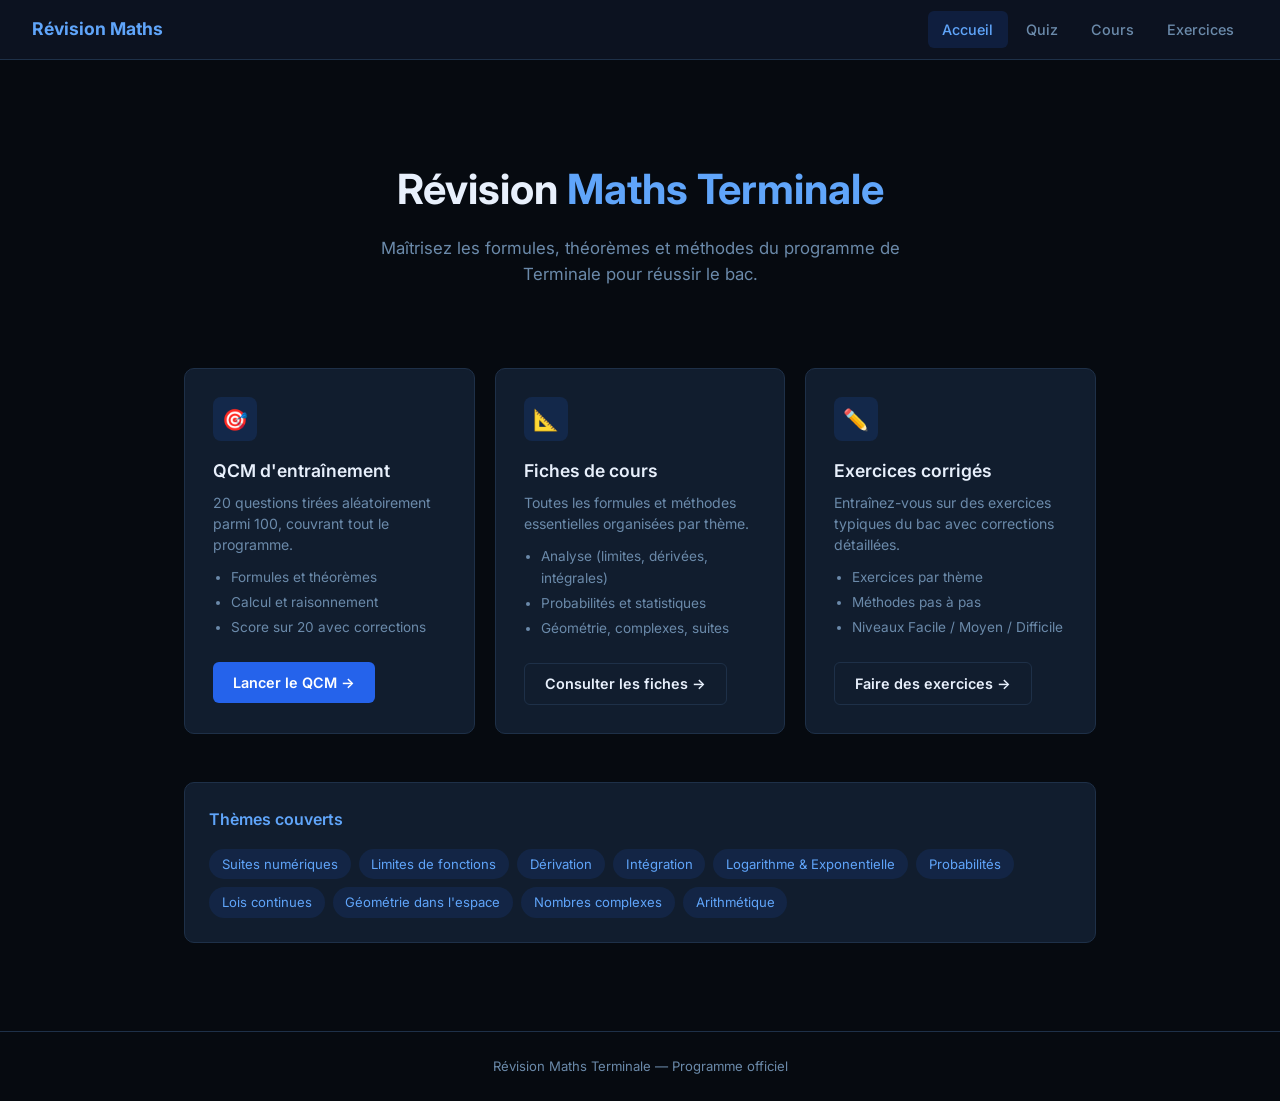
==== index.html @ 86b72cc8 "comme promis les math les broski" ====
<!DOCTYPE html>
<html lang="fr">
<head>
  <meta charset="UTF-8" />
  <meta name="viewport" content="width=device-width, initial-scale=1.0" />
  <title>Révision Maths Terminale</title>
  <link rel="stylesheet" href="style.css" />
</head>
<body>
  <nav>
    <a class="nav-logo" href="index.html">Révision Maths</a>
    <div class="nav-links">
      <a href="index.html" class="active">Accueil</a>
      <a href="quiz.html">Quiz</a>
      <a href="cours.html">Cours</a>
      <a href="exercices.html">Exercices</a>
    </div>
  </nav>

  <div class="container">
    <div class="hero">
      <h1>Révision <span>Maths Terminale</span></h1>
      <p>Maîtrisez les formules, théorèmes et méthodes du programme de Terminale pour réussir le bac.</p>
    </div>

    <div class="cards">
      <a class="card" href="quiz.html">
        <div class="card-icon">🎯</div>
        <h2>QCM d'entraînement</h2>
        <p>20 questions tirées aléatoirement parmi 100, couvrant tout le programme.</p>
        <ul>
          <li>Formules et théorèmes</li>
          <li>Calcul et raisonnement</li>
          <li>Score sur 20 avec corrections</li>
        </ul>
        <span class="btn" style="margin-top:1.25rem;display:inline-block">Lancer le QCM →</span>
      </a>

      <a class="card" href="cours.html">
        <div class="card-icon">📐</div>
        <h2>Fiches de cours</h2>
        <p>Toutes les formules et méthodes essentielles organisées par thème.</p>
        <ul>
          <li>Analyse (limites, dérivées, intégrales)</li>
          <li>Probabilités et statistiques</li>
          <li>Géométrie, complexes, suites</li>
        </ul>
        <span class="btn btn-outline" style="margin-top:1.25rem;display:inline-block">Consulter les fiches →</span>
      </a>

      <a class="card" href="exercices.html">
        <div class="card-icon">✏️</div>
        <h2>Exercices corrigés</h2>
        <p>Entraînez-vous sur des exercices typiques du bac avec corrections détaillées.</p>
        <ul>
          <li>Exercices par thème</li>
          <li>Méthodes pas à pas</li>
          <li>Niveaux Facile / Moyen / Difficile</li>
        </ul>
        <span class="btn btn-outline" style="margin-top:1.25rem;display:inline-block">Faire des exercices →</span>
      </a>
    </div>

    <div style="margin-top:3rem;background:var(--card);border:1px solid var(--border);border-radius:var(--radius);padding:1.5rem">
      <h2 style="font-size:1rem;font-weight:600;margin-bottom:1rem;color:var(--primary-light)">Thèmes couverts</h2>
      <div style="display:flex;flex-wrap:wrap;gap:0.5rem">
        <span style="background:rgba(37,99,235,0.12);color:var(--primary-light);padding:0.3rem 0.8rem;border-radius:99px;font-size:0.82rem">Suites numériques</span>
        <span style="background:rgba(37,99,235,0.12);color:var(--primary-light);padding:0.3rem 0.8rem;border-radius:99px;font-size:0.82rem">Limites de fonctions</span>
        <span style="background:rgba(37,99,235,0.12);color:var(--primary-light);padding:0.3rem 0.8rem;border-radius:99px;font-size:0.82rem">Dérivation</span>
        <span style="background:rgba(37,99,235,0.12);color:var(--primary-light);padding:0.3rem 0.8rem;border-radius:99px;font-size:0.82rem">Intégration</span>
        <span style="background:rgba(37,99,235,0.12);color:var(--primary-light);padding:0.3rem 0.8rem;border-radius:99px;font-size:0.82rem">Logarithme &amp; Exponentielle</span>
        <span style="background:rgba(37,99,235,0.12);color:var(--primary-light);padding:0.3rem 0.8rem;border-radius:99px;font-size:0.82rem">Probabilités</span>
        <span style="background:rgba(37,99,235,0.12);color:var(--primary-light);padding:0.3rem 0.8rem;border-radius:99px;font-size:0.82rem">Lois continues</span>
        <span style="background:rgba(37,99,235,0.12);color:var(--primary-light);padding:0.3rem 0.8rem;border-radius:99px;font-size:0.82rem">Géométrie dans l'espace</span>
        <span style="background:rgba(37,99,235,0.12);color:var(--primary-light);padding:0.3rem 0.8rem;border-radius:99px;font-size:0.82rem">Nombres complexes</span>
        <span style="background:rgba(37,99,235,0.12);color:var(--primary-light);padding:0.3rem 0.8rem;border-radius:99px;font-size:0.82rem">Arithmétique</span>
      </div>
    </div>
  </div>

  <footer>Révision Maths Terminale — Programme officiel</footer>
</body>
</html>
---- style.css ----
@import url('https://fonts.googleapis.com/css2?family=Inter:wght@400;500;600;700&display=swap');

*, *::before, *::after { box-sizing: border-box; margin: 0; padding: 0; }

:root {
  --bg: #060a10;
  --bg2: #0c1220;
  --bg3: #101828;
  --card: #111d2e;
  --border: #1e3048;
  --text: #e8f0fc;
  --muted: #6b8aaa;
  --primary: #2563eb;
  --primary-dark: #1d4ed8;
  --primary-light: #60a5fa;
  --accent: #0ea5e9;
  --green: #22c55e;
  --red: #ef4444;
  --yellow: #f59e0b;
  --purple: #a855f7;
  --radius: 10px;
}

body { font-family: 'Inter', sans-serif; background: var(--bg); color: var(--text); min-height: 100vh; line-height: 1.6; }

/* NAV */
nav { background: var(--bg2); border-bottom: 1px solid var(--border); padding: 0 2rem; position: sticky; top: 0; z-index: 100; display: flex; align-items: center; justify-content: space-between; height: 60px; }
.nav-logo { font-weight: 700; font-size: 1.1rem; color: var(--primary-light); text-decoration: none; }
.nav-links { display: flex; gap: 0.25rem; }
.nav-links a { color: var(--muted); text-decoration: none; padding: 0.45rem 0.9rem; border-radius: 6px; font-size: 0.9rem; font-weight: 500; transition: all 0.15s; }
.nav-links a:hover { color: var(--text); background: var(--bg3); }
.nav-links a.active { color: var(--primary-light); background: rgba(37,99,235,0.15); }

/* LAYOUT */
.container { max-width: 960px; margin: 0 auto; padding: 2.5rem 1.5rem; }

/* HERO */
.hero { text-align: center; padding: 3.5rem 1rem 2.5rem; }
.hero h1 { font-size: 2.6rem; font-weight: 700; margin-bottom: 0.75rem; }
.hero h1 span { color: var(--primary-light); }
.hero p { color: var(--muted); font-size: 1.05rem; max-width: 560px; margin: 0 auto; }

/* CARDS */
.cards { display: grid; grid-template-columns: repeat(auto-fit, minmax(260px, 1fr)); gap: 1.25rem; margin-top: 2.5rem; }
.card { background: var(--card); border: 1px solid var(--border); border-radius: var(--radius); padding: 1.75rem; text-decoration: none; color: var(--text); transition: border-color 0.2s, transform 0.15s; display: block; }
.card:hover { border-color: var(--primary); transform: translateY(-2px); }
.card-icon { width: 44px; height: 44px; background: rgba(37,99,235,0.15); border-radius: 8px; display: flex; align-items: center; justify-content: center; margin-bottom: 1rem; font-size: 1.3rem; }
.card h2 { font-size: 1.1rem; font-weight: 600; margin-bottom: 0.4rem; }
.card p { color: var(--muted); font-size: 0.88rem; line-height: 1.5; }
.card ul { margin-top: 0.75rem; padding-left: 1.1rem; color: var(--muted); font-size: 0.85rem; }
.card ul li { margin-bottom: 0.2rem; }

/* BUTTONS */
.btn { display: inline-block; background: var(--primary); color: #fff; padding: 0.55rem 1.25rem; border-radius: 6px; font-size: 0.9rem; font-weight: 600; text-decoration: none; border: none; cursor: pointer; transition: background 0.15s; font-family: inherit; }
.btn:hover { background: var(--primary-dark); }
.btn-outline { background: transparent; border: 1px solid var(--border); color: var(--text); }
.btn-outline:hover { border-color: var(--primary); background: rgba(37,99,235,0.1); }

/* QUIZ */
.quiz-wrap { max-width: 700px; margin: 0 auto; }
.quiz-header { display: flex; justify-content: space-between; align-items: center; margin-bottom: 1.5rem; }
.progress-bar { height: 6px; background: var(--border); border-radius: 99px; overflow: hidden; margin-bottom: 1.5rem; }
.progress-fill { height: 100%; background: var(--primary); border-radius: 99px; transition: width 0.4s; }
.question-card { background: var(--card); border: 1px solid var(--border); border-radius: var(--radius); padding: 2rem; }
.question-num { font-size: 0.8rem; color: var(--muted); margin-bottom: 0.5rem; text-transform: uppercase; letter-spacing: 0.05em; }
.question-text { font-size: 1.05rem; font-weight: 600; margin-bottom: 1.5rem; line-height: 1.6; }
.theme-badge { display: inline-block; background: rgba(37,99,235,0.15); color: var(--primary-light); font-size: 0.75rem; padding: 0.2rem 0.6rem; border-radius: 99px; margin-bottom: 0.75rem; }
.options { display: grid; gap: 0.75rem; }
.option-btn { background: var(--bg3); border: 1px solid var(--border); color: var(--text); padding: 0.85rem 1.1rem; border-radius: 8px; text-align: left; cursor: pointer; font-size: 0.93rem; transition: border-color 0.15s, background 0.15s; font-family: inherit; width: 100%; }
.option-btn:hover:not(:disabled) { border-color: var(--primary); background: rgba(37,99,235,0.08); }
.option-btn.correct { border-color: var(--green); background: rgba(34,197,94,0.12); color: var(--green); }
.option-btn.wrong { border-color: var(--red); background: rgba(239,68,68,0.12); color: var(--red); }
.option-btn:disabled { cursor: default; }
.explanation { margin-top: 1.25rem; background: var(--bg3); border-left: 3px solid var(--primary); padding: 0.85rem 1rem; border-radius: 0 6px 6px 0; font-size: 0.88rem; color: var(--muted); display: none; }
.explanation.show { display: block; }
.quiz-nav { display: flex; justify-content: flex-end; margin-top: 1.25rem; }
.score-card { background: var(--card); border: 1px solid var(--border); border-radius: var(--radius); padding: 3rem 2rem; text-align: center; }
.score-num { font-size: 4rem; font-weight: 700; color: var(--primary-light); }
.score-label { color: var(--muted); font-size: 1rem; margin-bottom: 1.5rem; }
.score-msg { font-size: 1.2rem; font-weight: 600; margin-bottom: 0.5rem; }
.score-actions { display: flex; gap: 0.75rem; justify-content: center; margin-top: 1.5rem; }

/* FORMULE */
.formule-box { background: rgba(37,99,235,0.08); border: 1px solid rgba(37,99,235,0.25); border-radius: 8px; padding: 0.75rem 1.1rem; margin: 0.75rem 0; font-family: 'Georgia', serif; font-size: 1rem; color: var(--primary-light); text-align: center; }

/* COURS */
.tabs { display: flex; gap: 0.4rem; flex-wrap: wrap; margin-bottom: 2rem; }
.tab-btn { background: var(--card); border: 1px solid var(--border); color: var(--muted); padding: 0.5rem 1rem; border-radius: 6px; cursor: pointer; font-size: 0.85rem; font-weight: 500; font-family: inherit; transition: all 0.15s; }
.tab-btn:hover { color: var(--text); border-color: var(--primary); }
.tab-btn.active { background: var(--primary); color: #fff; border-color: var(--primary); }
.cours-panel { display: none; }
.cours-panel.active { display: block; }
.cours-title { font-size: 1.5rem; font-weight: 700; margin-bottom: 1.25rem; }
.points-cles { background: rgba(37,99,235,0.08); border: 1px solid rgba(37,99,235,0.25); border-radius: var(--radius); padding: 1.25rem 1.5rem; margin-bottom: 1.5rem; }
.points-cles h3 { font-size: 0.85rem; text-transform: uppercase; letter-spacing: 0.06em; color: var(--primary-light); margin-bottom: 0.75rem; }
.points-cles ul { padding-left: 1.1rem; }
.points-cles li { margin-bottom: 0.4rem; font-size: 0.9rem; }
.accordion { border: 1px solid var(--border); border-radius: var(--radius); overflow: hidden; }
.accordion-item { border-bottom: 1px solid var(--border); }
.accordion-item:last-child { border-bottom: none; }
.accordion-btn { width: 100%; background: var(--card); border: none; color: var(--text); padding: 1rem 1.25rem; text-align: left; font-size: 0.95rem; font-weight: 600; cursor: pointer; font-family: inherit; display: flex; justify-content: space-between; align-items: center; transition: background 0.15s; }
.accordion-btn:hover { background: var(--bg3); }
.accordion-btn .arrow { transition: transform 0.25s; font-size: 0.8rem; color: var(--muted); }
.accordion-btn.open .arrow { transform: rotate(180deg); }
.accordion-content { display: none; padding: 1rem 1.25rem 1.25rem; background: var(--bg2); font-size: 0.9rem; color: var(--muted); line-height: 1.8; }
.accordion-content.open { display: block; }

/* EXERCICES */
.filters { display: flex; gap: 0.5rem; flex-wrap: wrap; margin-bottom: 1.75rem; align-items: center; }
.filter-label { font-size: 0.85rem; color: var(--muted); margin-right: 0.25rem; }
.filter-btn { background: var(--card); border: 1px solid var(--border); color: var(--muted); padding: 0.35rem 0.85rem; border-radius: 99px; cursor: pointer; font-size: 0.82rem; font-family: inherit; transition: all 0.15s; }
.filter-btn:hover { color: var(--text); border-color: var(--primary); }
.filter-btn.active { background: var(--primary); color: #fff; border-color: var(--primary); }
.exo-card { background: var(--card); border: 1px solid var(--border); border-radius: var(--radius); padding: 1.5rem; margin-bottom: 1.25rem; }
.exo-header { display: flex; justify-content: space-between; align-items: flex-start; gap: 1rem; margin-bottom: 0.75rem; }
.exo-title { font-size: 1rem; font-weight: 600; }
.badge { padding: 0.2rem 0.6rem; border-radius: 99px; font-size: 0.75rem; font-weight: 600; white-space: nowrap; }
.badge-facile { background: rgba(34,197,94,0.15); color: var(--green); }
.badge-moyen { background: rgba(245,158,11,0.15); color: var(--yellow); }
.badge-difficile { background: rgba(239,68,68,0.15); color: var(--red); }
.exo-meta { font-size: 0.8rem; color: var(--accent); margin-bottom: 0.75rem; }
.exo-enonce { font-size: 0.9rem; color: var(--muted); margin-bottom: 1rem; line-height: 1.7; }
.math-block { background: #060e1a; border: 1px solid var(--border); border-radius: 8px; padding: 1rem 1.25rem; font-family: 'Georgia', serif; font-size: 0.92rem; color: #93c5fd; line-height: 1.9; white-space: pre-wrap; margin: 0.5rem 0; }
.correction-wrap { display: none; margin-top: 1rem; }
.correction-wrap.show { display: block; }
.correction-wrap .explication { display: block; margin-top: 0.75rem; background: rgba(37,99,235,0.08); border-left: 3px solid var(--primary); padding: 0.75rem 1rem; border-radius: 0 6px 6px 0; font-size: 0.85rem; color: var(--muted); }
.toggle-correction { background: transparent; border: 1px solid var(--primary); color: var(--primary-light); padding: 0.4rem 0.9rem; border-radius: 6px; cursor: pointer; font-size: 0.85rem; font-family: inherit; transition: all 0.15s; }
.toggle-correction:hover { background: rgba(37,99,235,0.15); }

footer { border-top: 1px solid var(--border); padding: 1.5rem; text-align: center; color: var(--muted); font-size: 0.82rem; margin-top: 3rem; }

@media (max-width: 600px) {
  nav { padding: 0 1rem; }
  .hero h1 { font-size: 1.9rem; }
  .container { padding: 1.5rem 1rem; }
}
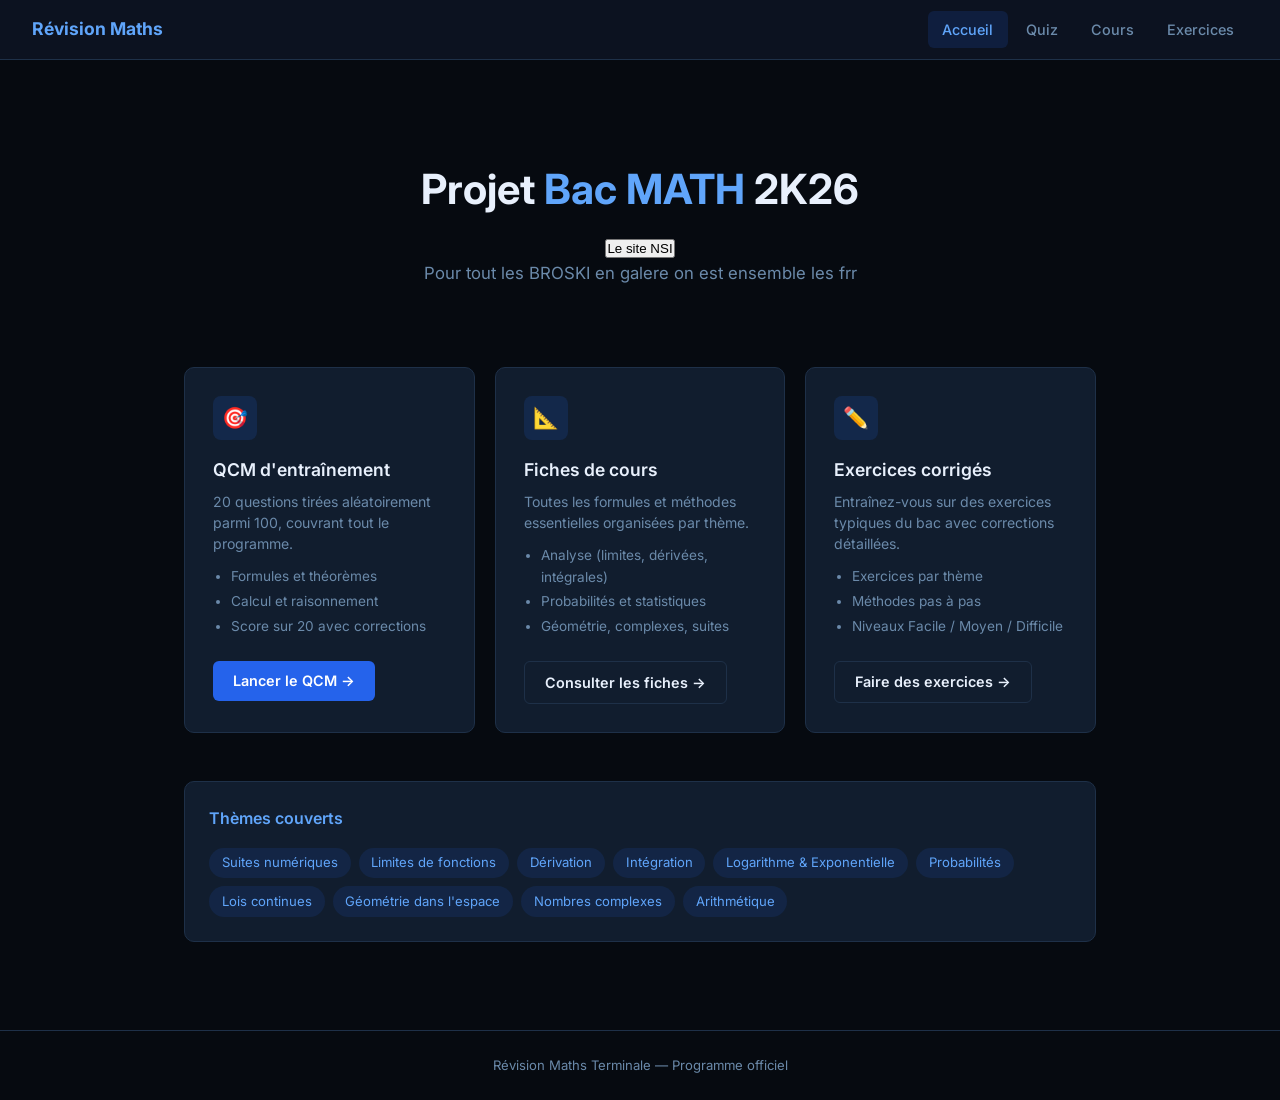
==== commit 31d96c65: "Update index.html" ====
--- a/index.html
+++ b/index.html
@@ -19,8 +19,11 @@
 
   <div class="container">
     <div class="hero">
-      <h1>Révision <span>Maths Terminale</span></h1>
-      <p>Maîtrisez les formules, théorèmes et méthodes du programme de Terminale pour réussir le bac.</p>
+      <h1>Projet <span>Bac MATH</span> 2K26</h1>
+      <a href="https://example.com">
+      <button>Le site NSI</button>
+      </a>
+      <p>Pour tout les BROSKI en galere on est ensemble les frr</p>
     </div>
 
     <div class="cards">
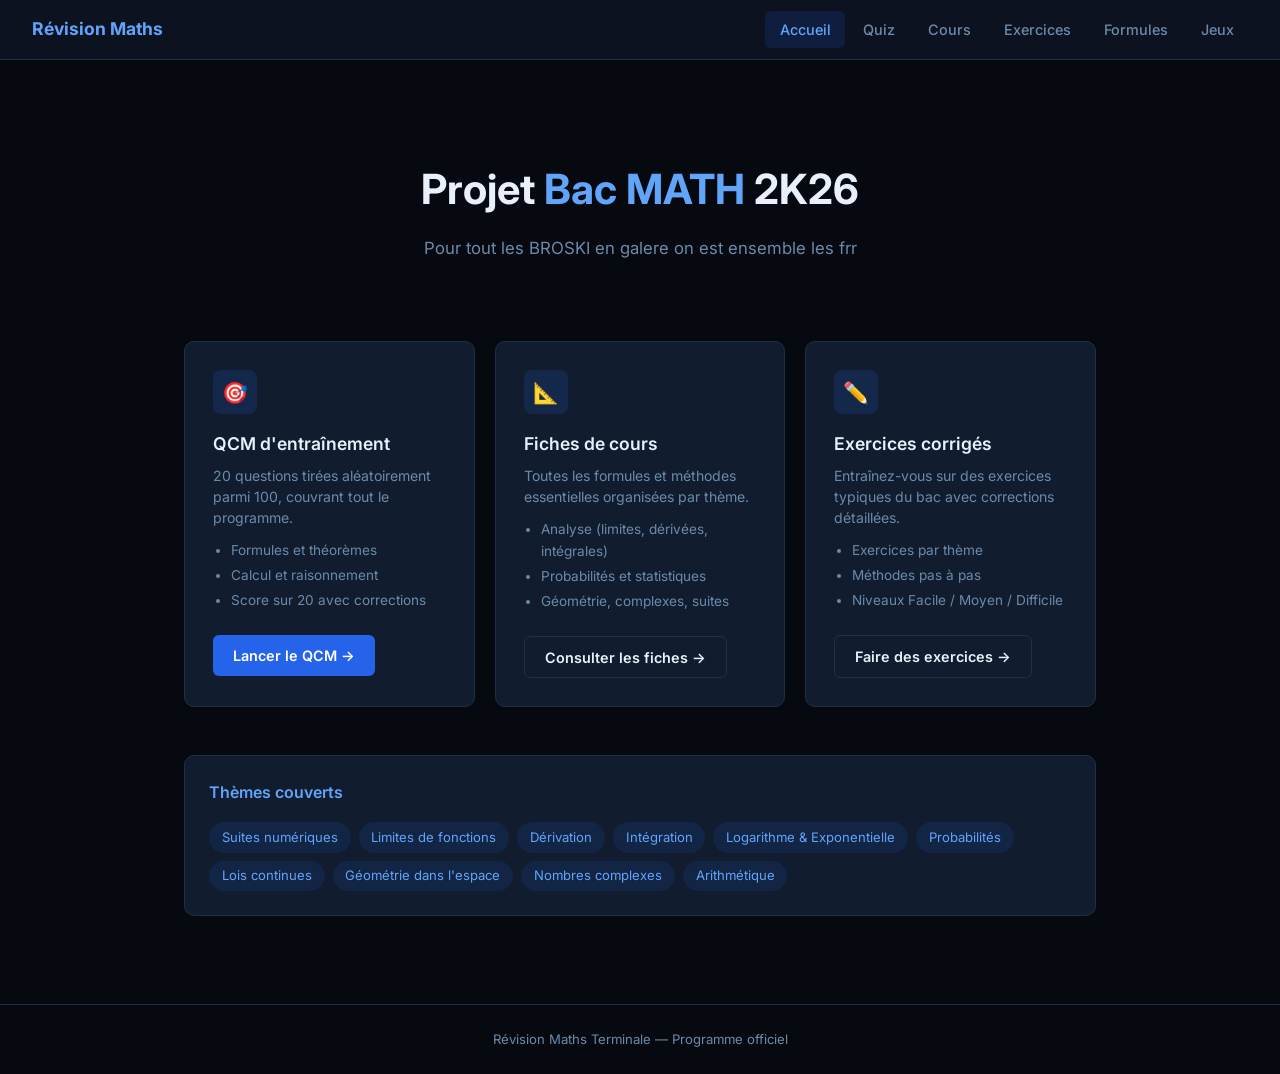
==== commit 380b6bdf: "description du commit" ====
--- a/index.html
+++ b/index.html
@@ -13,16 +13,13 @@
       <a href="index.html" class="active">Accueil</a>
       <a href="quiz.html">Quiz</a>
       <a href="cours.html">Cours</a>
-      <a href="exercices.html">Exercices</a>
+      <a href="exercices.html">Exercices</a><a href="formules.html">Formules</a><a href="jeux.html">Jeux</a>
     </div>
   </nav>
 
   <div class="container">
     <div class="hero">
       <h1>Projet <span>Bac MATH</span> 2K26</h1>
-      <a href="https://example.com">
-      <button>Le site NSI</button>
-      </a>
       <p>Pour tout les BROSKI en galere on est ensemble les frr</p>
     </div>
 
@@ -83,4 +80,4 @@
 
   <footer>Révision Maths Terminale — Programme officiel</footer>
 </body>
-</html>
+</html>
--- a/style.css
+++ b/style.css
@@ -134,3 +134,138 @@
   .hero h1 { font-size: 1.9rem; }
   .container { padding: 1.5rem 1rem; }
 }
+
+/* ===================== FORMULES PAGE ===================== */
+.page-title { font-size: 1.8rem; font-weight: 700; margin-bottom: 0.4rem; }
+.page-subtitle { color: var(--muted); font-size: 0.95rem; margin-bottom: 2rem; }
+
+.formule-section { margin-bottom: 2.5rem; }
+.formule-section-title {
+  font-size: 1rem; font-weight: 700; text-transform: uppercase;
+  letter-spacing: 0.07em; color: var(--primary-light);
+  margin-bottom: 1rem; display: flex; align-items: center; gap: 0.5rem;
+}
+.formule-section-title::after {
+  content: ''; flex: 1; height: 1px; background: var(--border);
+}
+
+.formule-grid { display: grid; grid-template-columns: repeat(auto-fill, minmax(280px, 1fr)); gap: 1rem; }
+
+.formule-card {
+  background: var(--card); border: 1px solid var(--border);
+  border-radius: var(--radius); padding: 1.25rem; cursor: pointer;
+  transition: border-color 0.2s, transform 0.15s;
+  position: relative; overflow: hidden;
+}
+.formule-card:hover { border-color: var(--primary); transform: translateY(-2px); }
+.formule-card-name { font-size: 0.8rem; color: var(--muted); margin-bottom: 0.5rem; font-weight: 500; }
+.formule-card-expr {
+  font-family: 'Georgia', serif; font-size: 1.15rem;
+  color: var(--primary-light); text-align: center;
+  padding: 0.6rem 0.5rem; background: rgba(37,99,235,0.07);
+  border-radius: 6px; margin-bottom: 0.75rem;
+}
+.formule-card-desc { font-size: 0.82rem; color: var(--muted); line-height: 1.6; }
+.formule-copied-badge {
+  position: absolute; top: 0.5rem; right: 0.6rem;
+  background: var(--green); color: #fff; font-size: 0.7rem;
+  padding: 0.15rem 0.5rem; border-radius: 99px;
+  opacity: 0; transition: opacity 0.3s;
+}
+.formule-copied-badge.show { opacity: 1; }
+
+.formule-search-bar {
+  width: 100%; background: var(--card); border: 1px solid var(--border);
+  border-radius: 8px; padding: 0.7rem 1rem; color: var(--text);
+  font-family: inherit; font-size: 0.93rem; margin-bottom: 2rem;
+  transition: border-color 0.2s; outline: none;
+}
+.formule-search-bar:focus { border-color: var(--primary); }
+.formule-search-bar::placeholder { color: var(--muted); }
+
+/* ===================== JEUX PAGE ===================== */
+.jeux-grid { display: grid; grid-template-columns: repeat(auto-fill, minmax(300px, 1fr)); gap: 1.25rem; margin-bottom: 2rem; }
+
+.jeu-card {
+  background: var(--card); border: 1px solid var(--border);
+  border-radius: var(--radius); padding: 1.5rem;
+  transition: border-color 0.2s, transform 0.15s;
+}
+.jeu-card:hover { border-color: var(--primary); transform: translateY(-2px); }
+.jeu-card-header { display: flex; align-items: center; gap: 0.75rem; margin-bottom: 1rem; }
+.jeu-icon { width: 42px; height: 42px; background: rgba(37,99,235,0.15); border-radius: 8px; display: flex; align-items: center; justify-content: center; font-size: 1.3rem; flex-shrink: 0; }
+.jeu-card-header h3 { font-size: 1rem; font-weight: 600; }
+
+/* Jeu : saisie réponse */
+.jeu-question { font-size: 1rem; color: var(--text); margin-bottom: 1rem; line-height: 1.6; }
+.jeu-expr { font-family: 'Georgia', serif; color: var(--primary-light); font-size: 1.1rem; display: block; text-align: center; background: rgba(37,99,235,0.08); border-radius: 6px; padding: 0.5rem; margin-bottom: 1rem; }
+.jeu-input-row { display: flex; gap: 0.5rem; }
+.jeu-input {
+  flex: 1; background: var(--bg3); border: 1px solid var(--border);
+  border-radius: 6px; padding: 0.55rem 0.85rem; color: var(--text);
+  font-family: inherit; font-size: 0.93rem; outline: none;
+  transition: border-color 0.2s;
+}
+.jeu-input:focus { border-color: var(--primary); }
+.jeu-feedback {
+  margin-top: 0.85rem; font-size: 0.88rem; padding: 0.6rem 0.85rem;
+  border-radius: 6px; display: none;
+}
+.jeu-feedback.show { display: block; }
+.jeu-feedback.correct { background: rgba(34,197,94,0.12); color: var(--green); border: 1px solid rgba(34,197,94,0.3); }
+.jeu-feedback.wrong { background: rgba(239,68,68,0.1); color: var(--red); border: 1px solid rgba(239,68,68,0.25); }
+.jeu-score-row { display: flex; justify-content: space-between; align-items: center; margin-top: 1rem; font-size: 0.82rem; color: var(--muted); }
+.jeu-score-val { color: var(--primary-light); font-weight: 700; font-size: 1rem; }
+
+/* Jeu : flashcard */
+.flashcard-wrap { perspective: 800px; width: 100%; min-height: 120px; cursor: pointer; margin-bottom: 1rem; }
+.flashcard-inner {
+  position: relative; width: 100%; min-height: 120px;
+  transform-style: preserve-3d; transition: transform 0.5s;
+}
+.flashcard-wrap.flipped .flashcard-inner { transform: rotateY(180deg); }
+.flashcard-face {
+  position: absolute; width: 100%; min-height: 120px;
+  backface-visibility: hidden; display: flex; align-items: center;
+  justify-content: center; border-radius: 8px; padding: 1rem;
+  text-align: center; font-family: 'Georgia', serif; font-size: 1.05rem;
+}
+.flashcard-front { background: rgba(37,99,235,0.1); color: var(--primary-light); border: 1px solid rgba(37,99,235,0.25); }
+.flashcard-back { background: rgba(34,197,94,0.1); color: var(--green); border: 1px solid rgba(34,197,94,0.25); transform: rotateY(180deg); }
+.flashcard-hint { text-align: center; font-size: 0.78rem; color: var(--muted); margin-bottom: 0.75rem; }
+.flashcard-btns { display: flex; gap: 0.5rem; }
+
+/* Jeu : chronométré */
+.timer-display {
+  font-size: 2rem; font-weight: 700; color: var(--primary-light);
+  text-align: center; margin-bottom: 0.75rem; font-variant-numeric: tabular-nums;
+}
+.timer-display.danger { color: var(--red); }
+.timer-bar { height: 5px; background: var(--border); border-radius: 99px; overflow: hidden; margin-bottom: 1rem; }
+.timer-fill { height: 100%; background: var(--primary); border-radius: 99px; transition: width 0.1s linear, background 0.3s; }
+.timer-fill.danger { background: var(--red); }
+.mc-options { display: grid; gap: 0.5rem; margin-top: 0.75rem; }
+.mc-btn {
+  background: var(--bg3); border: 1px solid var(--border);
+  color: var(--text); padding: 0.65rem 0.9rem; border-radius: 7px;
+  cursor: pointer; font-size: 0.9rem; font-family: inherit;
+  text-align: left; transition: border-color 0.15s, background 0.15s;
+}
+.mc-btn:hover:not(:disabled) { border-color: var(--primary); background: rgba(37,99,235,0.08); }
+.mc-btn.correct { border-color: var(--green); background: rgba(34,197,94,0.12); color: var(--green); }
+.mc-btn.wrong { border-color: var(--red); background: rgba(239,68,68,0.1); color: var(--red); }
+.mc-btn:disabled { cursor: default; }
+
+/* Jeu : associer */
+.match-grid { display: grid; grid-template-columns: 1fr 1fr; gap: 0.5rem; }
+.match-item {
+  background: var(--bg3); border: 1px solid var(--border);
+  border-radius: 7px; padding: 0.65rem 0.75rem; cursor: pointer;
+  font-size: 0.85rem; text-align: center; transition: all 0.15s;
+  font-family: 'Georgia', serif;
+}
+.match-item:hover { border-color: var(--primary); }
+.match-item.selected { border-color: var(--primary); background: rgba(37,99,235,0.15); color: var(--primary-light); }
+.match-item.matched { border-color: var(--green); background: rgba(34,197,94,0.12); color: var(--green); cursor: default; }
+.match-item.wrong-match { border-color: var(--red); background: rgba(239,68,68,0.1); animation: shake 0.3s; }
+@keyframes shake { 0%,100%{transform:translateX(0)} 25%{transform:translateX(-5px)} 75%{transform:translateX(5px)} }
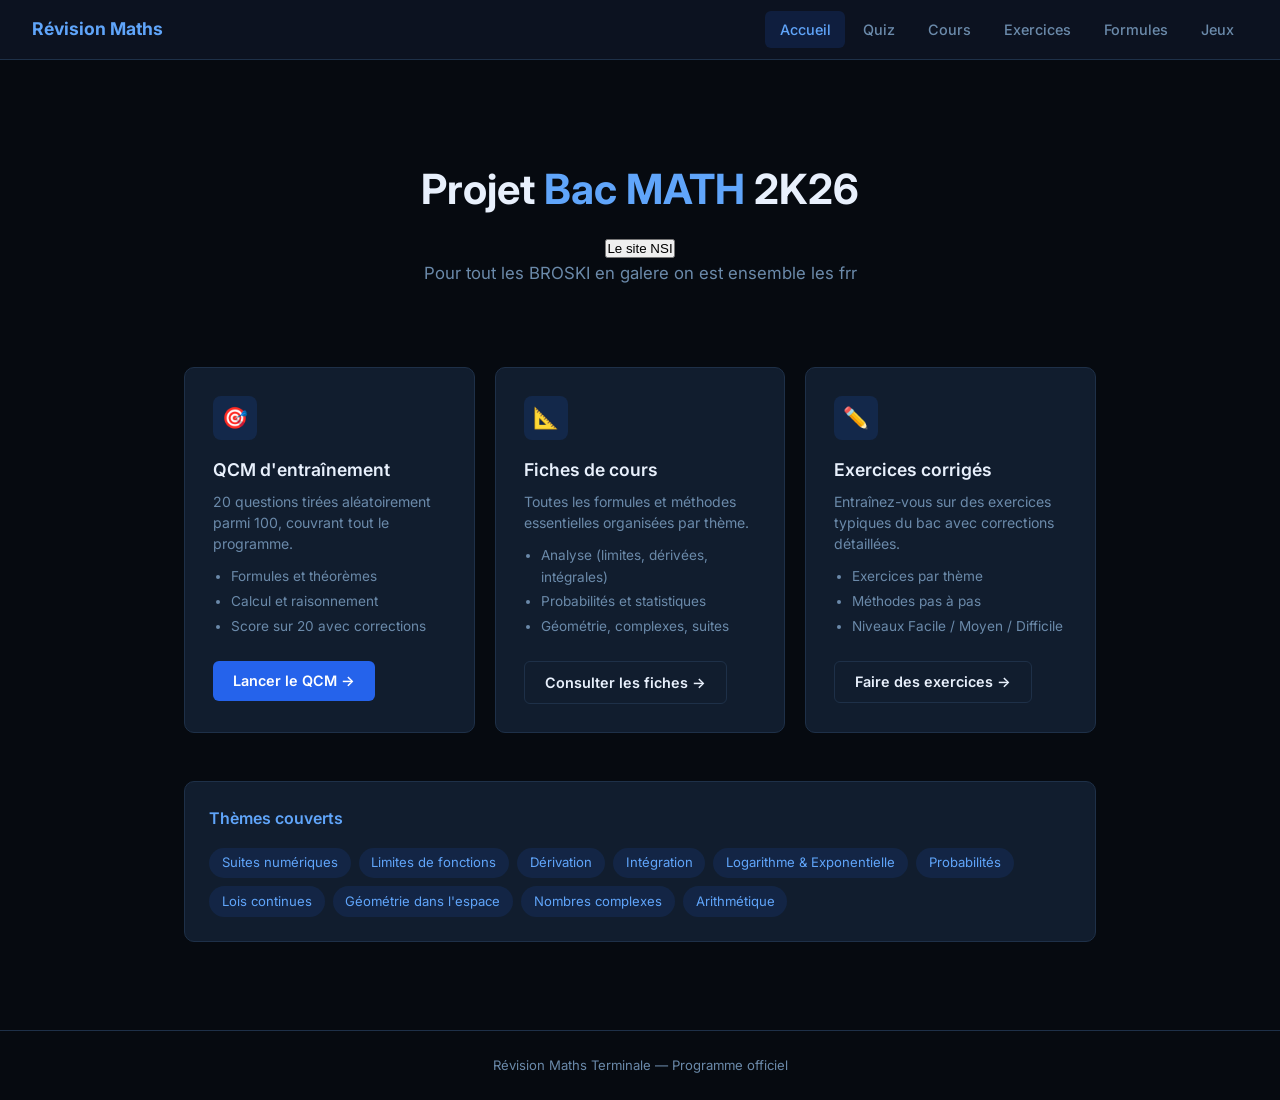
==== commit 77a42a7e: "Update index.html" ====
--- a/index.html
+++ b/index.html
@@ -20,6 +20,9 @@
   <div class="container">
     <div class="hero">
       <h1>Projet <span>Bac MATH</span> 2K26</h1>
+      <a href="https://f216iras.github.io/BAC_NSI/">
+      <button>Le site NSI</button>
+      </a>
       <p>Pour tout les BROSKI en galere on est ensemble les frr</p>
     </div>
 
@@ -80,4 +83,4 @@
 
   <footer>Révision Maths Terminale — Programme officiel</footer>
 </body>
-</html>+</html>
